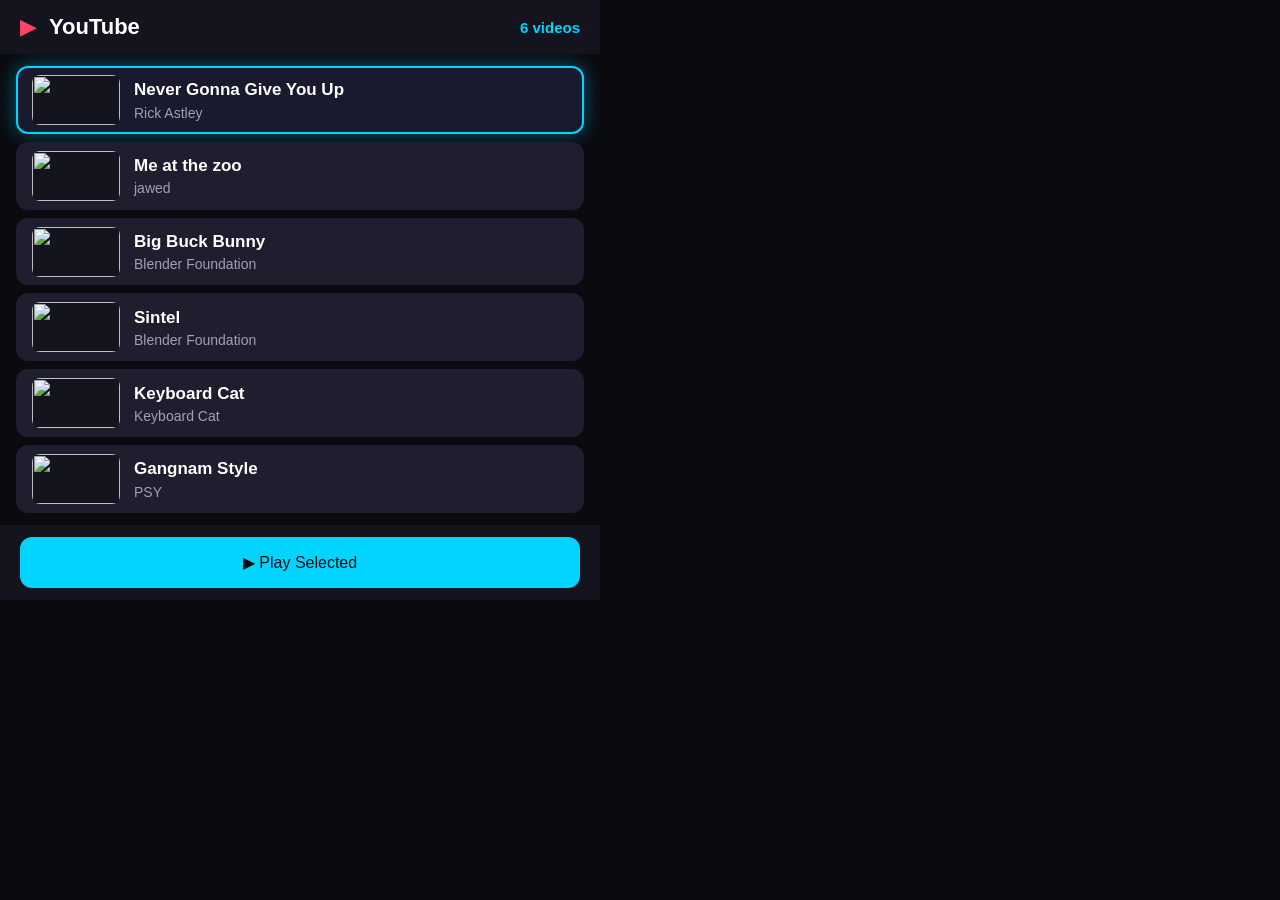
==== index.html @ b251619f "Add Meta Ray-Ban Display YouTube web app. 600x600 D-pad navigable player for MRBD additive display. " ====
<!DOCTYPE html>
<html lang="en">
<head>
  <meta charset="UTF-8">
  <meta name="viewport" content="width=600, height=600, initial-scale=1.0, user-scalable=no">
  <title>YouTube</title>
  <link rel="stylesheet" href="styles.css">
  <link rel="manifest" href="manifest.webmanifest">
  <link rel="icon" href="icon-96.png" sizes="96x96">
</head>
<body>
  <div id="app">

    <!-- Browse -->
    <section id="browse" class="screen">
      <header class="header">
        <span class="header-icon" aria-hidden="true">▶</span>
        <h1>YouTube</h1>
        <span class="header-meta" id="video-count"></span>
      </header>

      <div class="content" id="video-list" role="list"></div>

      <nav class="nav-bar">
        <button class="nav-item primary focusable" data-action="play-selected" tabindex="0">
          ▶ Play Selected
        </button>
      </nav>
    </section>

    <!-- Player -->
    <section id="player-screen" class="screen hidden">
      <header class="header">
        <button class="back-btn focusable" data-action="back" tabindex="0" aria-label="Back">←</button>
        <h1 id="now-playing-title">Now Playing</h1>
      </header>

      <div class="player-wrap">
        <div id="player"></div>
      </div>

      <nav class="nav-bar nav-bar-split">
        <button class="nav-item focusable" data-action="toggle-play" tabindex="0" id="play-btn">
          ⏸ Pause
        </button>
        <button class="nav-item focusable" data-action="next-video" tabindex="0">
          ⏭ Next
        </button>
      </nav>
    </section>

  </div>

  <script src="app.js"></script>
</body>
</html>
---- styles.css ----
:root {
  --bg-primary: #0a0a0f;
  --bg-secondary: #14141f;
  --bg-tertiary: #1e1e2e;
  --bg-card: #1a1a2e;
  --text-primary: #ffffff;
  --text-secondary: #a0a0b0;
  --text-muted: #606070;
  --accent-primary: #00d4ff;
  --accent-secondary: #ff4466;
  --focus-ring: #00d4ff;
  --focus-glow: rgba(0, 212, 255, 0.4);
  --radius-sm: 8px;
  --radius-md: 12px;
}

* {
  margin: 0;
  padding: 0;
  box-sizing: border-box;
}

body {
  font-family: -apple-system, BlinkMacSystemFont, 'Segoe UI', sans-serif;
  background: var(--bg-primary);
  color: var(--text-primary);
  width: 600px;
  height: 600px;
  overflow: hidden;
}

#app {
  width: 100%;
  height: 100%;
  position: relative;
}

.screen {
  width: 100%;
  height: 100%;
  display: flex;
  flex-direction: column;
  position: absolute;
  top: 0;
  left: 0;
}

.screen.hidden {
  display: none;
}

.header {
  display: flex;
  align-items: center;
  padding: 14px 20px;
  background: var(--bg-secondary);
  gap: 12px;
  flex-shrink: 0;
  min-height: 52px;
}

.header-icon {
  font-size: 22px;
  color: var(--accent-secondary);
}

.header h1 {
  font-size: 22px;
  font-weight: 600;
  flex: 1;
  white-space: nowrap;
  overflow: hidden;
  text-overflow: ellipsis;
}

.header-meta {
  font-size: 15px;
  font-weight: 600;
  color: var(--accent-primary);
  flex-shrink: 0;
}

.back-btn {
  background: transparent;
  color: var(--text-primary);
  font-size: 22px;
  padding: 8px 12px;
  border-radius: var(--radius-sm);
  border: 2px solid transparent;
  min-height: 44px;
}

.content {
  flex: 1;
  padding: 12px 16px;
  overflow: hidden;
  display: flex;
  flex-direction: column;
  gap: 8px;
}

.video-item {
  display: flex;
  align-items: center;
  gap: 14px;
  padding: 12px 14px;
  background: var(--bg-tertiary);
  border-radius: var(--radius-md);
  text-align: left;
  min-height: 72px;
  color: var(--text-primary);
}

.video-item.selected {
  border-color: var(--accent-primary);
  background: var(--bg-card);
}

.video-item:focus {
  background: var(--bg-card);
}

.video-thumb {
  width: 88px;
  height: 50px;
  border-radius: var(--radius-sm);
  object-fit: cover;
  flex-shrink: 0;
  background: var(--bg-secondary);
}

.video-info {
  flex: 1;
  min-width: 0;
}

.video-title {
  font-size: 17px;
  font-weight: 600;
  line-height: 1.25;
  display: -webkit-box;
  -webkit-line-clamp: 2;
  -webkit-box-orient: vertical;
  overflow: hidden;
}

.video-channel {
  font-size: 14px;
  color: var(--text-secondary);
  margin-top: 4px;
}

.player-wrap {
  flex: 1;
  display: flex;
  align-items: center;
  justify-content: center;
  padding: 8px 20px;
  background: var(--bg-primary);
}

#player {
  width: 560px;
  height: 315px;
  border-radius: var(--radius-md);
  overflow: hidden;
  background: var(--bg-secondary);
}

#player iframe {
  width: 100%;
  height: 100%;
  border: none;
}

.nav-bar {
  display: flex;
  gap: 8px;
  padding: 12px 20px;
  background: var(--bg-secondary);
  flex-shrink: 0;
}

.nav-bar-split .nav-item {
  flex: 1;
}

.nav-item {
  flex: 1;
  padding: 14px 16px;
  background: var(--bg-tertiary);
  border-radius: var(--radius-md);
  color: var(--text-primary);
  font-size: 16px;
  font-weight: 500;
  text-align: center;
  min-height: 88px;
  display: flex;
  align-items: center;
  justify-content: center;
  gap: 8px;
}

.nav-item:focus {
  background: var(--bg-card);
}

.nav-item.primary {
  background: var(--accent-primary);
  color: var(--bg-primary);
}

.nav-item.primary:focus {
  background: #33ddff;
}

.focusable {
  transition: all 150ms ease;
  border: 2px solid transparent;
  cursor: pointer;
  min-height: 44px;
}

.focusable:focus {
  outline: none;
  border-color: var(--focus-ring);
  box-shadow: 0 0 20px var(--focus-glow);
}

.hidden {
  display: none !important;
}
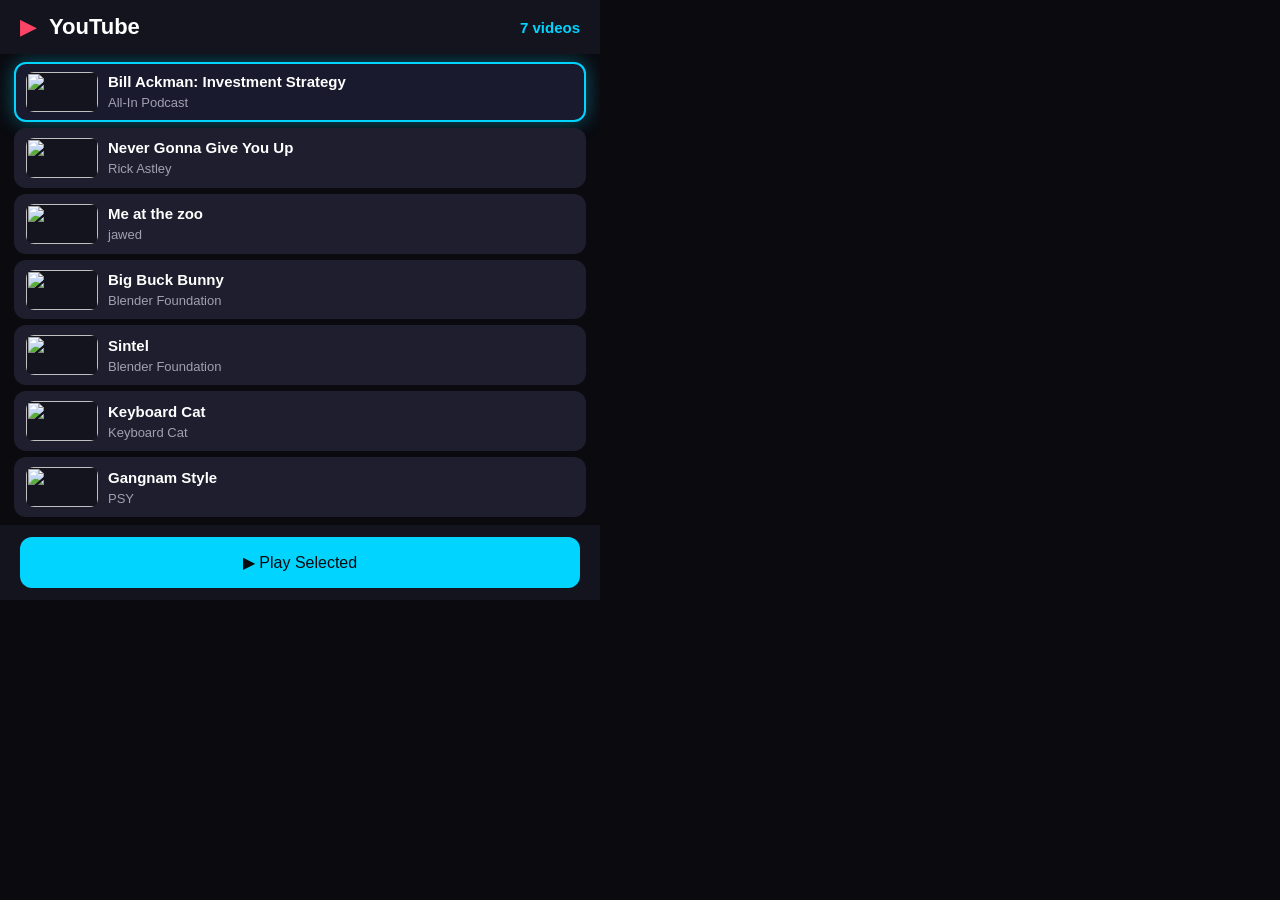
==== commit c251a0ee: "Add Bill Ackman video, fullscreen mode, and focus memory. Keep focus on the last control used, hide " ====
--- a/index.html
+++ b/index.html
@@ -30,7 +30,7 @@
 
     <!-- Player -->
     <section id="player-screen" class="screen hidden">
-      <header class="header">
+      <header class="header player-chrome">
         <button class="back-btn focusable" data-action="back" tabindex="0" aria-label="Back">←</button>
         <h1 id="now-playing-title">Now Playing</h1>
       </header>
@@ -39,14 +39,21 @@
         <div id="player"></div>
       </div>
 
-      <nav class="nav-bar nav-bar-split">
+      <nav class="nav-bar nav-bar-split player-chrome">
         <button class="nav-item focusable" data-action="toggle-play" tabindex="0" id="play-btn">
           ⏸ Pause
         </button>
-        <button class="nav-item focusable" data-action="next-video" tabindex="0">
+        <button class="nav-item focusable" data-action="next-video" tabindex="0" id="next-btn">
           ⏭ Next
         </button>
+        <button class="nav-item focusable" data-action="toggle-fullscreen" tabindex="0" id="fullscreen-btn">
+          ⛶ Fullscreen
+        </button>
       </nav>
+
+      <button class="fullscreen-exit focusable hidden" data-action="exit-fullscreen" tabindex="0" aria-label="Exit fullscreen">
+        ← Exit
+      </button>
     </section>
 
   </div>
--- a/styles.css
+++ b/styles.css
@@ -92,22 +92,22 @@
 
 .content {
   flex: 1;
-  padding: 12px 16px;
+  padding: 8px 14px;
   overflow: hidden;
   display: flex;
   flex-direction: column;
-  gap: 8px;
+  gap: 6px;
 }
 
 .video-item {
   display: flex;
   align-items: center;
-  gap: 14px;
-  padding: 12px 14px;
+  gap: 10px;
+  padding: 8px 10px;
   background: var(--bg-tertiary);
   border-radius: var(--radius-md);
   text-align: left;
-  min-height: 72px;
+  min-height: 54px;
   color: var(--text-primary);
 }
 
@@ -121,8 +121,8 @@
 }
 
 .video-thumb {
-  width: 88px;
-  height: 50px;
+  width: 72px;
+  height: 40px;
   border-radius: var(--radius-sm);
   object-fit: cover;
   flex-shrink: 0;
@@ -135,9 +135,9 @@
 }
 
 .video-title {
-  font-size: 17px;
-  font-weight: 600;
-  line-height: 1.25;
+  font-size: 15px;
+  font-weight: 600;
+  line-height: 1.2;
   display: -webkit-box;
   -webkit-line-clamp: 2;
   -webkit-box-orient: vertical;
@@ -145,7 +145,7 @@
 }
 
 .video-channel {
-  font-size: 14px;
+  font-size: 13px;
   color: var(--text-secondary);
   margin-top: 4px;
 }
@@ -164,13 +164,66 @@
   height: 315px;
   border-radius: var(--radius-md);
   overflow: hidden;
-  background: var(--bg-secondary);
+  background: var(--bg-primary);
 }
 
 #player iframe {
   width: 100%;
   height: 100%;
   border: none;
+  pointer-events: none;
+  transform: scale(1.18);
+  transform-origin: center center;
+}
+
+.nav-bar-split {
+  flex-wrap: wrap;
+}
+
+.nav-bar-split .nav-item {
+  flex: 1 1 calc(33.333% - 6px);
+  min-width: 0;
+  font-size: 14px;
+  padding: 12px 8px;
+  min-height: 72px;
+}
+
+#player-screen.fullscreen .player-chrome {
+  display: none;
+}
+
+#player-screen.fullscreen .player-wrap {
+  position: absolute;
+  inset: 0;
+  padding: 0;
+}
+
+#player-screen.fullscreen #player {
+  width: 600px;
+  height: 600px;
+  border-radius: 0;
+}
+
+#player-screen.fullscreen #player iframe {
+  transform: scale(1.22);
+}
+
+.fullscreen-exit {
+  position: absolute;
+  top: 12px;
+  left: 12px;
+  z-index: 10;
+  padding: 10px 16px;
+  background: rgba(20, 20, 31, 0.85);
+  border-radius: var(--radius-md);
+  color: var(--text-primary);
+  font-size: 16px;
+  font-weight: 600;
+  min-height: 44px;
+}
+
+.fullscreen-exit:focus {
+  background: var(--bg-card);
 }
 
 .nav-bar {
@@ -179,10 +232,6 @@
   padding: 12px 20px;
   background: var(--bg-secondary);
   flex-shrink: 0;
-}
-
-.nav-bar-split .nav-item {
-  flex: 1;
 }
 
 .nav-item {
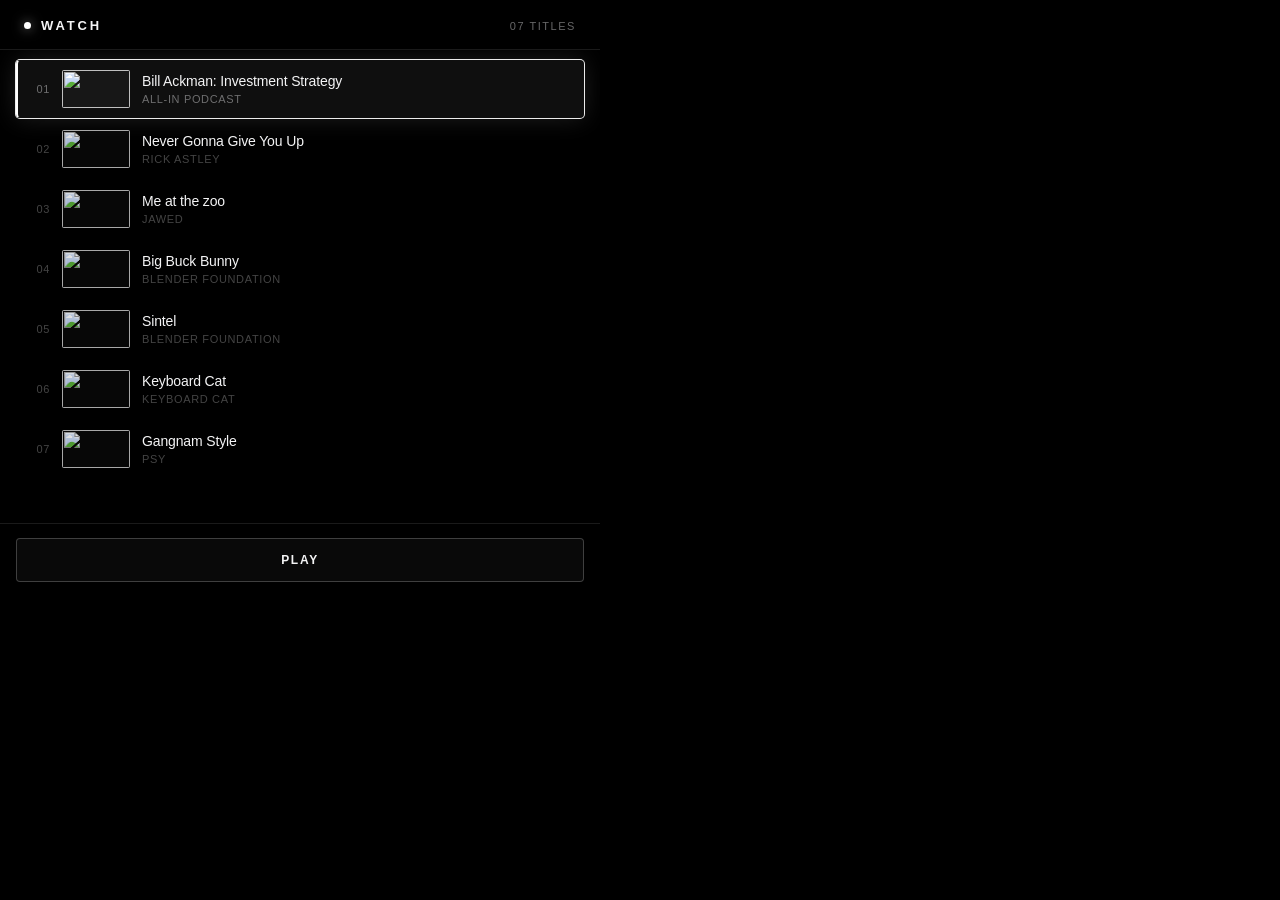
==== commit 0626c1ab: "Redesign UI with minimal professional monochrome aesthetic. Clean typography, hairline borders, and " ====
--- a/index.html
+++ b/index.html
@@ -3,7 +3,7 @@
 <head>
   <meta charset="UTF-8">
   <meta name="viewport" content="width=600, height=600, initial-scale=1.0, user-scalable=no">
-  <title>YouTube</title>
+  <title>Watch</title>
   <link rel="stylesheet" href="styles.css">
   <link rel="manifest" href="manifest.webmanifest">
   <link rel="icon" href="icon-96.png" sizes="96x96">
@@ -14,8 +14,10 @@
     <!-- Browse -->
     <section id="browse" class="screen">
       <header class="header">
-        <span class="header-icon" aria-hidden="true">▶</span>
-        <h1>YouTube</h1>
+        <div class="header-brand">
+          <span class="brand-mark" aria-hidden="true"></span>
+          <h1>Watch</h1>
+        </div>
         <span class="header-meta" id="video-count"></span>
       </header>
 
@@ -23,7 +25,7 @@
 
       <nav class="nav-bar">
         <button class="nav-item primary focusable" data-action="play-selected" tabindex="0">
-          ▶ Play Selected
+          Play
         </button>
       </nav>
     </section>
@@ -41,18 +43,18 @@
 
       <nav class="nav-bar nav-bar-split player-chrome">
         <button class="nav-item focusable" data-action="toggle-play" tabindex="0" id="play-btn">
-          ⏸ Pause
+          Pause
         </button>
         <button class="nav-item focusable" data-action="next-video" tabindex="0" id="next-btn">
-          ⏭ Next
+          Next
         </button>
         <button class="nav-item focusable" data-action="toggle-fullscreen" tabindex="0" id="fullscreen-btn">
-          ⛶ Fullscreen
+          Full
         </button>
       </nav>
 
       <button class="fullscreen-exit focusable hidden" data-action="exit-fullscreen" tabindex="0" aria-label="Exit fullscreen">
-        ← Exit
+        Exit
       </button>
     </section>
 
--- a/styles.css
+++ b/styles.css
@@ -1,17 +1,17 @@
 :root {
-  --bg-primary: #0a0a0f;
-  --bg-secondary: #14141f;
-  --bg-tertiary: #1e1e2e;
-  --bg-card: #1a1a2e;
-  --text-primary: #ffffff;
-  --text-secondary: #a0a0b0;
-  --text-muted: #606070;
-  --accent-primary: #00d4ff;
-  --accent-secondary: #ff4466;
-  --focus-ring: #00d4ff;
-  --focus-glow: rgba(0, 212, 255, 0.4);
-  --radius-sm: 8px;
-  --radius-md: 12px;
+  --bg: #000000;
+  --surface: rgba(255, 255, 255, 0.035);
+  --surface-hover: rgba(255, 255, 255, 0.06);
+  --border: rgba(255, 255, 255, 0.1);
+  --border-strong: rgba(255, 255, 255, 0.22);
+  --text: #f4f4f5;
+  --text-dim: rgba(244, 244, 245, 0.42);
+  --text-muted: rgba(244, 244, 245, 0.28);
+  --accent: #ffffff;
+  --focus-ring: rgba(255, 255, 255, 0.92);
+  --focus-glow: rgba(255, 255, 255, 0.12);
+  --radius: 4px;
+  --font: 'SF Pro Display', -apple-system, BlinkMacSystemFont, 'Segoe UI', sans-serif;
 }
 
 * {
@@ -21,12 +21,13 @@
 }
 
 body {
-  font-family: -apple-system, BlinkMacSystemFont, 'Segoe UI', sans-serif;
-  background: var(--bg-primary);
-  color: var(--text-primary);
+  font-family: var(--font);
+  background: var(--bg);
+  color: var(--text);
   width: 600px;
   height: 600px;
   overflow: hidden;
+  -webkit-font-smoothing: antialiased;
 }
 
 #app {
@@ -41,32 +42,45 @@
   display: flex;
   flex-direction: column;
   position: absolute;
-  top: 0;
-  left: 0;
+  inset: 0;
 }
 
 .screen.hidden {
   display: none;
 }
 
+/* — Header — */
 .header {
   display: flex;
   align-items: center;
-  padding: 14px 20px;
-  background: var(--bg-secondary);
-  gap: 12px;
-  flex-shrink: 0;
-  min-height: 52px;
-}
-
-.header-icon {
-  font-size: 22px;
-  color: var(--accent-secondary);
+  padding: 18px 24px 16px;
+  gap: 14px;
+  flex-shrink: 0;
+  border-bottom: 1px solid var(--border);
+}
+
+.header-brand {
+  display: flex;
+  align-items: center;
+  gap: 10px;
+  flex: 1;
+  min-width: 0;
+}
+
+.brand-mark {
+  width: 7px;
+  height: 7px;
+  border-radius: 50%;
+  background: var(--accent);
+  box-shadow: 0 0 12px rgba(255, 255, 255, 0.55);
+  flex-shrink: 0;
 }
 
 .header h1 {
-  font-size: 22px;
+  font-size: 13px;
   font-weight: 600;
+  letter-spacing: 0.22em;
+  text-transform: uppercase;
   flex: 1;
   white-space: nowrap;
   overflow: hidden;
@@ -74,59 +88,100 @@
 }
 
 .header-meta {
-  font-size: 15px;
-  font-weight: 600;
-  color: var(--accent-primary);
+  font-size: 11px;
+  font-weight: 500;
+  letter-spacing: 0.14em;
+  text-transform: uppercase;
+  color: var(--text-dim);
   flex-shrink: 0;
 }
 
 .back-btn {
   background: transparent;
-  color: var(--text-primary);
-  font-size: 22px;
-  padding: 8px 12px;
-  border-radius: var(--radius-sm);
-  border: 2px solid transparent;
-  min-height: 44px;
-}
-
+  color: var(--text-dim);
+  font-size: 18px;
+  padding: 6px 10px;
+  border-radius: var(--radius);
+  border: 1px solid transparent;
+  min-height: 40px;
+  line-height: 1;
+  transition: color 160ms ease, border-color 160ms ease;
+}
+
+.back-btn:focus,
+.back-btn:hover {
+  color: var(--text);
+}
+
+#now-playing-title {
+  font-size: 14px;
+  font-weight: 500;
+  letter-spacing: 0.02em;
+  text-transform: none;
+}
+
+/* — Video list — */
 .content {
   flex: 1;
-  padding: 8px 14px;
+  padding: 10px 16px;
   overflow: hidden;
   display: flex;
   flex-direction: column;
-  gap: 6px;
+  gap: 2px;
 }
 
 .video-item {
   display: flex;
   align-items: center;
-  gap: 10px;
-  padding: 8px 10px;
-  background: var(--bg-tertiary);
-  border-radius: var(--radius-md);
+  gap: 12px;
+  padding: 9px 12px;
+  background: transparent;
+  border: 1px solid transparent;
+  border-left: 2px solid transparent;
+  border-radius: var(--radius);
   text-align: left;
   min-height: 54px;
-  color: var(--text-primary);
+  color: var(--text);
+  transition: background 160ms ease, border-color 160ms ease;
 }
 
 .video-item.selected {
-  border-color: var(--accent-primary);
-  background: var(--bg-card);
+  border-left-color: var(--accent);
+  background: var(--surface);
 }
 
 .video-item:focus {
-  background: var(--bg-card);
+  background: var(--surface-hover);
+}
+
+.video-index {
+  font-size: 11px;
+  font-weight: 500;
+  letter-spacing: 0.06em;
+  color: var(--text-muted);
+  width: 20px;
+  flex-shrink: 0;
+  text-align: right;
+}
+
+.video-item.selected .video-index,
+.video-item:focus .video-index {
+  color: var(--text-dim);
 }
 
 .video-thumb {
-  width: 72px;
-  height: 40px;
-  border-radius: var(--radius-sm);
+  width: 68px;
+  height: 38px;
+  border-radius: 2px;
   object-fit: cover;
   flex-shrink: 0;
-  background: var(--bg-secondary);
+  background: var(--surface);
+  opacity: 0.88;
+}
+
+.video-item.selected .video-thumb,
+.video-item:focus .video-thumb {
+  opacity: 1;
 }
 
 .video-info {
@@ -135,9 +190,10 @@
 }
 
 .video-title {
-  font-size: 15px;
-  font-weight: 600;
-  line-height: 1.2;
+  font-size: 14px;
+  font-weight: 500;
+  line-height: 1.25;
+  letter-spacing: -0.01em;
   display: -webkit-box;
   -webkit-line-clamp: 2;
   -webkit-box-orient: vertical;
@@ -145,47 +201,49 @@
 }
 
 .video-channel {
-  font-size: 13px;
-  color: var(--text-secondary);
-  margin-top: 4px;
-}
-
+  font-size: 11px;
+  font-weight: 500;
+  letter-spacing: 0.06em;
+  text-transform: uppercase;
+  color: var(--text-muted);
+  margin-top: 3px;
+}
+
+.video-item.selected .video-channel,
+.video-item:focus .video-channel {
+  color: var(--text-dim);
+}
+
+/* — Player — */
 .player-wrap {
   flex: 1;
   display: flex;
   align-items: center;
   justify-content: center;
-  padding: 8px 20px;
-  background: var(--bg-primary);
+  padding: 16px 24px;
+  background: var(--bg);
 }
 
 #player {
-  width: 560px;
-  height: 315px;
-  border-radius: var(--radius-md);
-  overflow: hidden;
-  background: var(--bg-primary);
+  width: 552px;
+  height: 311px;
+  border-radius: 2px;
+  overflow: hidden;
+  background: var(--bg);
+  display: flex;
+  align-items: center;
+  justify-content: center;
+  border: 1px solid var(--border);
+  --embed-scale: 0.516;
 }
 
 #player iframe {
-  width: 100%;
-  height: 100%;
+  width: 1280px;
+  height: 720px;
   border: none;
   pointer-events: none;
-  transform: scale(1.18);
+  transform: scale(var(--embed-scale));
   transform-origin: center center;
-}
-
-.nav-bar-split {
-  flex-wrap: wrap;
-}
-
-.nav-bar-split .nav-item {
-  flex: 1 1 calc(33.333% - 6px);
-  min-width: 0;
-  font-size: 14px;
-  padding: 12px 8px;
-  min-height: 72px;
 }
 
 #player-screen.fullscreen .player-chrome {
@@ -198,82 +256,103 @@
   padding: 0;
 }
 
-#player-screen.fullscreen #player {
+#player-screen.fullscreen #player,
+#player.embed-full {
   width: 600px;
   height: 600px;
+  border: none;
   border-radius: 0;
 }
 
-#player-screen.fullscreen #player iframe {
-  transform: scale(1.22);
-}
-
+/* — Navigation — */
+.nav-bar {
+  display: flex;
+  gap: 6px;
+  padding: 14px 16px 18px;
+  border-top: 1px solid var(--border);
+  flex-shrink: 0;
+}
+
+.nav-bar-split .nav-item {
+  flex: 1;
+  min-width: 0;
+  min-height: 52px;
+  font-size: 11px;
+  letter-spacing: 0.12em;
+  padding: 10px 6px;
+}
+
+.nav-item {
+  flex: 1;
+  padding: 14px 20px;
+  background: transparent;
+  border: 1px solid var(--border);
+  border-radius: var(--radius);
+  color: var(--text-dim);
+  font-size: 12px;
+  font-weight: 600;
+  letter-spacing: 0.14em;
+  text-transform: uppercase;
+  text-align: center;
+  min-height: 52px;
+  display: flex;
+  align-items: center;
+  justify-content: center;
+  transition: color 160ms ease, border-color 160ms ease, background 160ms ease;
+}
+
+.nav-item:focus {
+  color: var(--text);
+  border-color: var(--border-strong);
+  background: var(--surface);
+}
+
+.nav-item.primary {
+  color: var(--text);
+  border-color: var(--border-strong);
+  background: var(--surface);
+}
+
+.nav-item.primary:focus {
+  background: var(--surface-hover);
+  border-color: var(--focus-ring);
+}
+
+/* — Fullscreen exit — */
 .fullscreen-exit {
   position: absolute;
-  top: 12px;
-  left: 12px;
+  top: 16px;
+  left: 16px;
   z-index: 10;
-  padding: 10px 16px;
-  background: rgba(20, 20, 31, 0.85);
-  border-radius: var(--radius-md);
-  color: var(--text-primary);
-  font-size: 16px;
+  padding: 8px 14px;
+  background: rgba(0, 0, 0, 0.55);
+  backdrop-filter: blur(8px);
+  border: 1px solid var(--border);
+  border-radius: var(--radius);
+  color: var(--text-dim);
+  font-size: 11px;
   font-weight: 600;
-  min-height: 44px;
+  letter-spacing: 0.12em;
+  text-transform: uppercase;
+  min-height: 40px;
+  transition: color 160ms ease, border-color 160ms ease;
 }
 
 .fullscreen-exit:focus {
-  background: var(--bg-card);
-}
-
-.nav-bar {
-  display: flex;
-  gap: 8px;
-  padding: 12px 20px;
-  background: var(--bg-secondary);
-  flex-shrink: 0;
-}
-
-.nav-item {
-  flex: 1;
-  padding: 14px 16px;
-  background: var(--bg-tertiary);
-  border-radius: var(--radius-md);
-  color: var(--text-primary);
-  font-size: 16px;
-  font-weight: 500;
-  text-align: center;
-  min-height: 88px;
-  display: flex;
-  align-items: center;
-  justify-content: center;
-  gap: 8px;
-}
-
-.nav-item:focus {
-  background: var(--bg-card);
-}
-
-.nav-item.primary {
-  background: var(--accent-primary);
-  color: var(--bg-primary);
-}
-
-.nav-item.primary:focus {
-  background: #33ddff;
-}
-
+  color: var(--text);
+  border-color: var(--focus-ring);
+}
+
+/* — Focus — */
 .focusable {
-  transition: all 150ms ease;
-  border: 2px solid transparent;
   cursor: pointer;
   min-height: 44px;
+  transition: color 160ms ease, border-color 160ms ease, background 160ms ease, box-shadow 160ms ease;
 }
 
 .focusable:focus {
   outline: none;
-  border-color: var(--focus-ring);
-  box-shadow: 0 0 20px var(--focus-glow);
+  box-shadow: 0 0 0 1px var(--focus-ring), 0 0 24px var(--focus-glow);
 }
 
 .hidden {
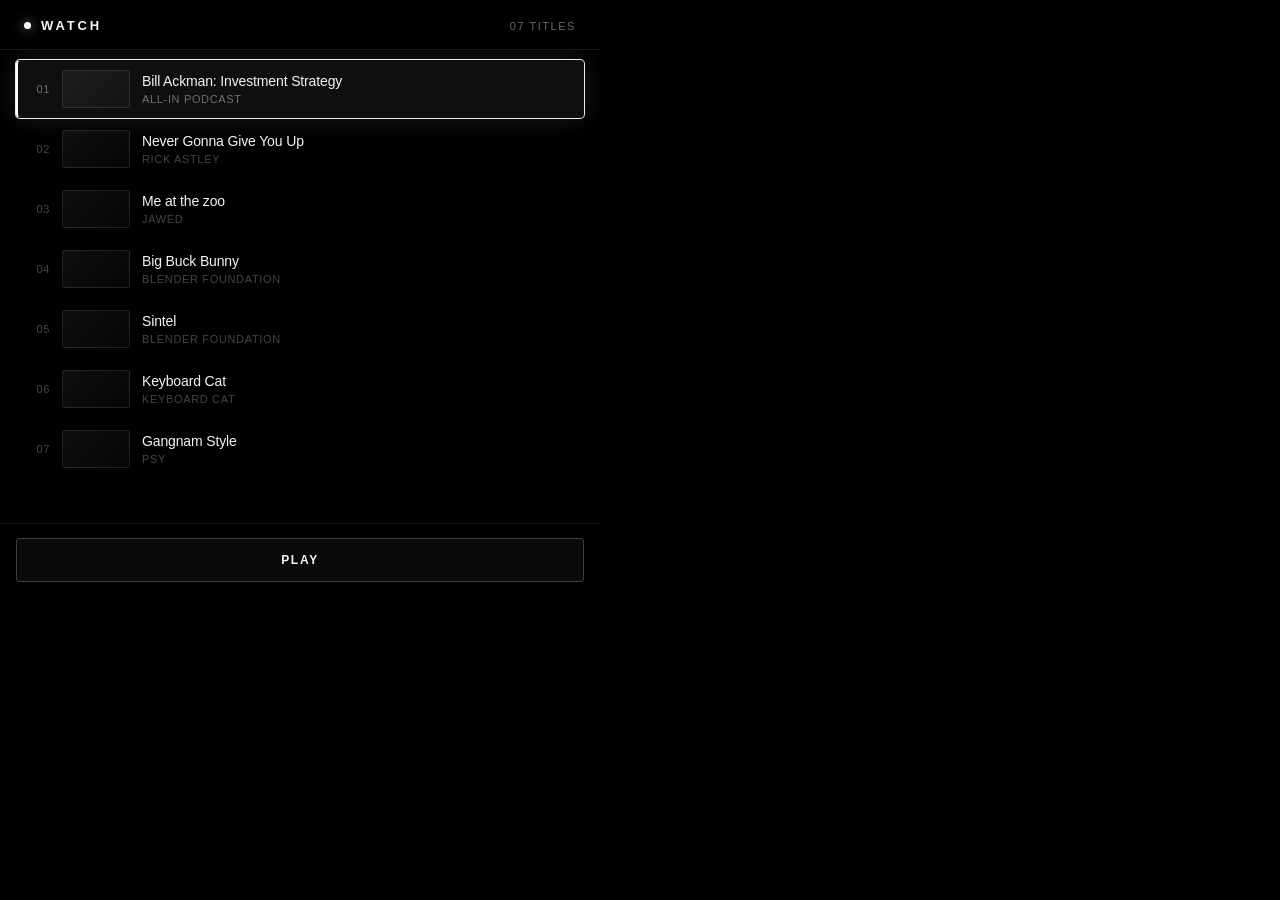
==== commit ab8742ad: "Bundle app into single HTML file for glasses webview compatibility. Remove external thumbnail reques" ====
--- a/index.html
+++ b/index.html
@@ -9,6 +9,9 @@
   <link rel="icon" href="icon-96.png" sizes="96x96">
 </head>
 <body>
+  <noscript>
+    <p style="color:#fff;padding:24px;font-family:sans-serif;">Watch requires JavaScript.</p>
+  </noscript>
   <div id="app">
 
     <!-- Browse -->
--- a/styles.css
+++ b/styles.css
@@ -173,15 +173,10 @@
   width: 68px;
   height: 38px;
   border-radius: 2px;
-  object-fit: cover;
-  flex-shrink: 0;
-  background: var(--surface);
-  opacity: 0.88;
-}
-
-.video-item.selected .video-thumb,
-.video-item:focus .video-thumb {
-  opacity: 1;
+  flex-shrink: 0;
+  background: linear-gradient(135deg, rgba(255, 255, 255, 0.06), rgba(255, 255, 255, 0.02));
+  border: 1px solid var(--border);
+  display: block;
 }
 
 .video-info {
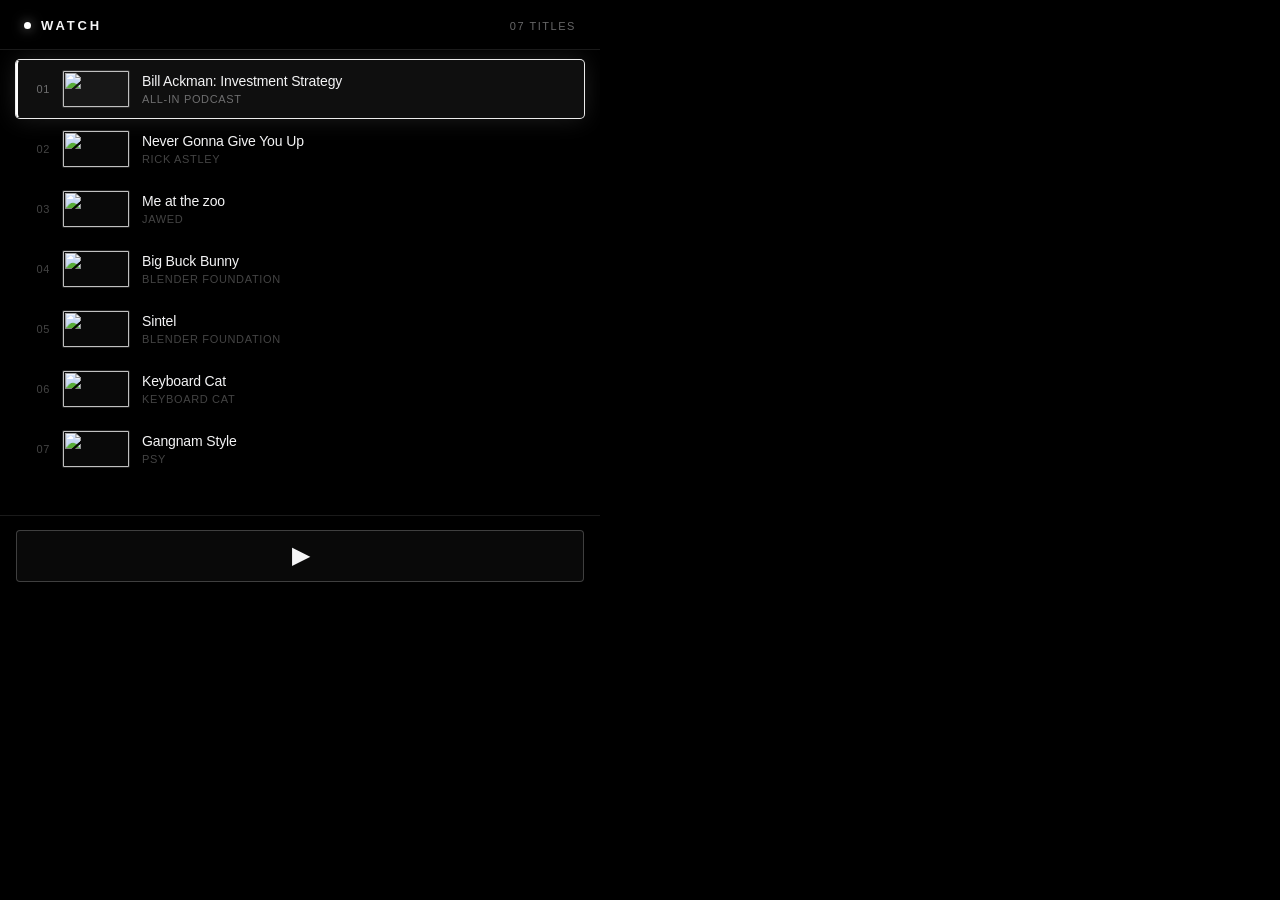
==== commit c7de0936: "Add symbols, thumbnails, saved playback progress, and fullscreen controls. Hide exit overlay until E" ====
--- a/index.html
+++ b/index.html
@@ -5,60 +5,42 @@
   <meta name="viewport" content="width=600, height=600, initial-scale=1.0, user-scalable=no">
   <title>Watch</title>
   <link rel="stylesheet" href="styles.css">
-  <link rel="manifest" href="manifest.webmanifest">
   <link rel="icon" href="icon-96.png" sizes="96x96">
 </head>
 <body>
-  <noscript>
-    <p style="color:#fff;padding:24px;font-family:sans-serif;">Watch requires JavaScript.</p>
-  </noscript>
   <div id="app">
 
-    <!-- Browse -->
     <section id="browse" class="screen">
       <header class="header">
         <div class="header-brand">
           <span class="brand-mark" aria-hidden="true"></span>
           <h1>Watch</h1>
         </div>
-        <span class="header-meta" id="video-count"></span>
+        <span class="header-meta" id="video-count">07 titles</span>
       </header>
 
       <div class="content" id="video-list" role="list"></div>
 
       <nav class="nav-bar">
-        <button class="nav-item primary focusable" data-action="play-selected" tabindex="0">
-          Play
-        </button>
+        <button class="nav-item primary focusable symbol" data-action="play-selected" tabindex="0" aria-label="Play">&#9654;</button>
       </nav>
     </section>
 
-    <!-- Player -->
     <section id="player-screen" class="screen hidden">
       <header class="header player-chrome">
-        <button class="back-btn focusable" data-action="back" tabindex="0" aria-label="Back">←</button>
+        <button class="back-btn focusable symbol" data-action="back" tabindex="0" aria-label="Back">&#8592;</button>
         <h1 id="now-playing-title">Now Playing</h1>
       </header>
-
       <div class="player-wrap">
         <div id="player"></div>
       </div>
-
       <nav class="nav-bar nav-bar-split player-chrome">
-        <button class="nav-item focusable" data-action="toggle-play" tabindex="0" id="play-btn">
-          Pause
-        </button>
-        <button class="nav-item focusable" data-action="next-video" tabindex="0" id="next-btn">
-          Next
-        </button>
-        <button class="nav-item focusable" data-action="toggle-fullscreen" tabindex="0" id="fullscreen-btn">
-          Full
-        </button>
+        <button class="nav-item focusable symbol" data-action="toggle-play" tabindex="0" id="play-btn" aria-label="Pause">&#9208;</button>
+        <button class="nav-item focusable symbol" data-action="next-video" tabindex="0" id="next-btn" aria-label="Next">&#9197;</button>
+        <button class="nav-item focusable symbol" data-action="toggle-fullscreen" tabindex="0" id="fullscreen-btn" aria-label="Fullscreen">&#9974;</button>
       </nav>
-
-      <button class="fullscreen-exit focusable hidden" data-action="exit-fullscreen" tabindex="0" aria-label="Exit fullscreen">
-        Exit
-      </button>
+      <button class="fullscreen-surface focusable hidden" id="fullscreen-surface" data-action="fullscreen-surface" tabindex="0" aria-label="Show controls"></button>
+      <button class="fullscreen-exit focusable symbol hidden" data-action="exit-fullscreen" tabindex="0" aria-label="Exit fullscreen">&#10005;</button>
     </section>
 
   </div>
--- a/styles.css
+++ b/styles.css
@@ -169,14 +169,42 @@
   color: var(--text-dim);
 }
 
-.video-thumb {
+.video-thumb-wrap {
+  position: relative;
   width: 68px;
   height: 38px;
+  flex-shrink: 0;
   border-radius: 2px;
-  flex-shrink: 0;
-  background: linear-gradient(135deg, rgba(255, 255, 255, 0.06), rgba(255, 255, 255, 0.02));
+  overflow: hidden;
+  background: var(--surface);
   border: 1px solid var(--border);
+}
+
+.video-thumb {
+  width: 100%;
+  height: 100%;
+  object-fit: cover;
   display: block;
+}
+
+.video-progress {
+  position: absolute;
+  left: 0;
+  bottom: 0;
+  height: 3px;
+  background: var(--accent);
+  box-shadow: 0 0 6px rgba(255, 255, 255, 0.5);
+  min-width: 0;
+}
+
+.video-pct {
+  color: var(--text-dim);
+  letter-spacing: 0.04em;
+}
+
+.video-item.selected .video-pct,
+.video-item:focus .video-pct {
+  color: var(--text);
 }
 
 .video-info {
@@ -272,9 +300,14 @@
   flex: 1;
   min-width: 0;
   min-height: 52px;
-  font-size: 11px;
-  letter-spacing: 0.12em;
   padding: 10px 6px;
+}
+
+.nav-item.symbol {
+  font-size: 22px;
+  letter-spacing: 0;
+  text-transform: none;
+  line-height: 1;
 }
 
 .nav-item {
@@ -313,23 +346,43 @@
   border-color: var(--focus-ring);
 }
 
-/* — Fullscreen exit — */
+/* — Fullscreen — */
+.fullscreen-surface {
+  position: absolute;
+  inset: 0;
+  z-index: 5;
+  background: transparent;
+  border: none;
+  opacity: 0;
+  min-height: 0;
+}
+
+.fullscreen-surface:focus {
+  box-shadow: none;
+}
+
+#player-screen.fullscreen.controls-visible .fullscreen-surface {
+  display: none !important;
+}
+
 .fullscreen-exit {
   position: absolute;
   top: 16px;
   left: 16px;
   z-index: 10;
-  padding: 8px 14px;
+  width: 44px;
+  height: 44px;
+  padding: 0;
   background: rgba(0, 0, 0, 0.55);
   backdrop-filter: blur(8px);
   border: 1px solid var(--border);
   border-radius: var(--radius);
   color: var(--text-dim);
-  font-size: 11px;
-  font-weight: 600;
-  letter-spacing: 0.12em;
-  text-transform: uppercase;
-  min-height: 40px;
+  font-size: 20px;
+  min-height: 44px;
+  display: flex;
+  align-items: center;
+  justify-content: center;
   transition: color 160ms ease, border-color 160ms ease;
 }
 
